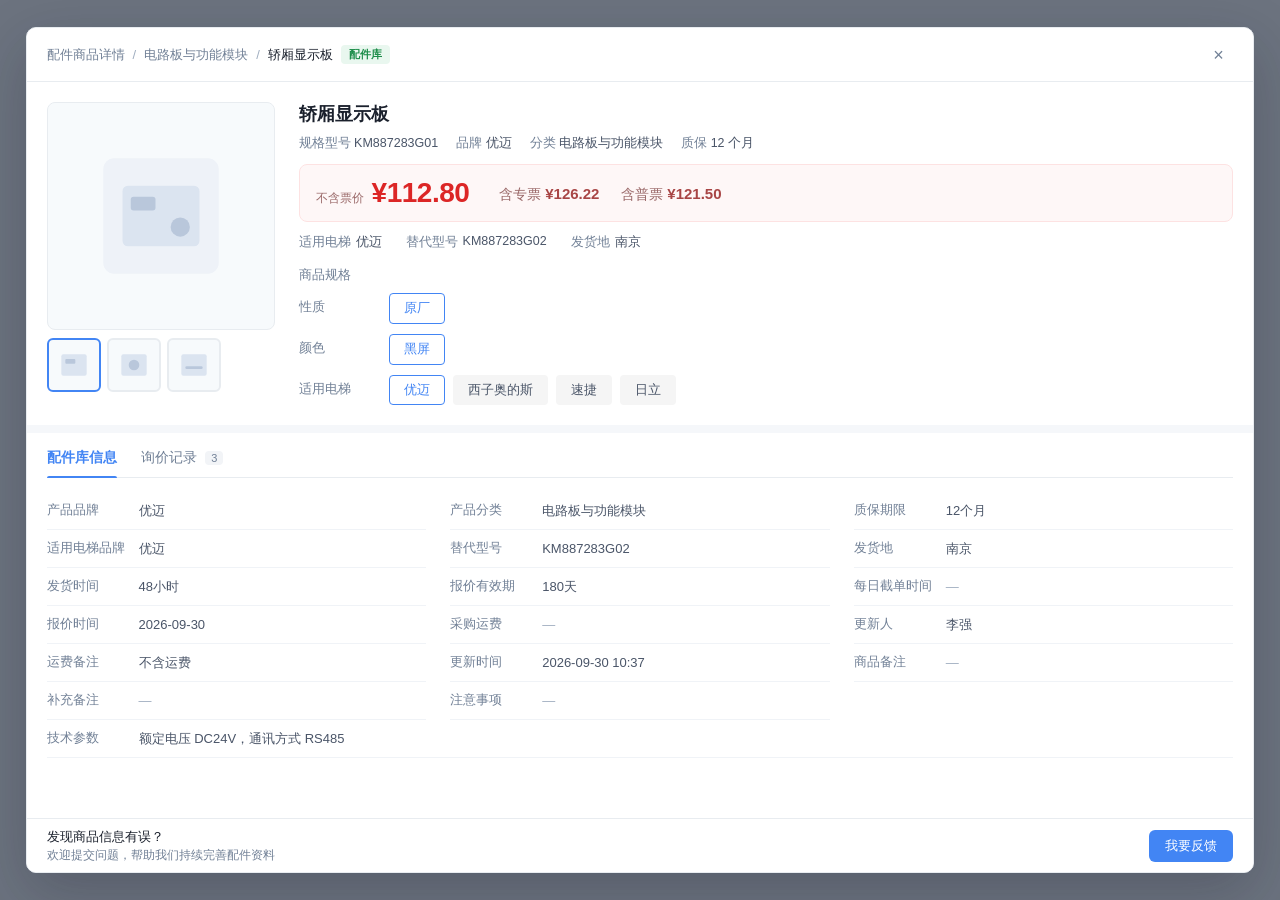
==== docs/prototype-sales-detail.html @ 72e687e8 "询价迁移脚本，销售页面中产品的详情页重新设计" ====
<!DOCTYPE html>
<html lang="zh-CN">
<head>
<meta charset="UTF-8">
<meta name="viewport" content="width=device-width, initial-scale=1.0">
<title>原型 - 配件商品详情（商城排版）</title>
<style>
    /* 变量与字体沿用 static/css/base.css，价格色沿用系统 --price-red */
    :root {
        --bg: #f5f7fa;
        --card-bg: #fff;
        --border: #e8ecf0;
        --text: #1a202c;
        --text-secondary: #4a5568;
        --text-light: #718096;
        --text-muted: #a0aec0;
        --accent: #4285f4;
        --accent-hover: #3367d6;
        --accent-soft: #eef4ff;
        --success: #34a853;
        --price-red: #dc2626;
        --shadow: 0 1px 4px rgba(0, 0, 0, .05);
    }
    * { box-sizing: border-box; }
    body {
        min-width: 1080px;
        min-height: 100vh;
        margin: 0;
        color: var(--text);
        background: var(--bg);
        font-family: 'PingFang SC', -apple-system, 'Segoe UI', 'Microsoft YaHei', sans-serif;
        font-size: 13px;
    }
    button { font: inherit; cursor: pointer; }
    h1 { margin: 0; }

    .thin-scroll { scrollbar-width: thin; scrollbar-color: #cfd6e0 transparent; }
    .thin-scroll::-webkit-scrollbar { width: 8px; height: 8px; }
    .thin-scroll::-webkit-scrollbar-thumb { background: #d0d0d0; border-radius: 4px; }
    .thin-scroll::-webkit-scrollbar-track { background: transparent; }

    /* ============ 弹窗骨架 ============ */
    .overlay {
        position: fixed; inset: 0; z-index: 5600;
        display: flex; align-items: center; justify-content: center;
        padding: 18px; background: rgba(17, 28, 45, .6);
    }
    .modal {
        width: min(1360px, 96vw); height: min(920px, 94vh);
        display: flex; flex-direction: column; overflow: hidden;
        border: 1px solid var(--border); border-radius: 10px; background: var(--card-bg);
        box-shadow: 0 20px 60px rgba(15, 23, 42, .24);
    }

    .modal-header {
        flex: 0 0 auto; min-height: 54px;
        display: flex; align-items: center; justify-content: space-between;
        padding: 0 20px; border-bottom: 1px solid var(--border); background: var(--card-bg);
    }
    .crumb { display: flex; align-items: center; gap: 8px; color: var(--text-light); font-size: 13px; }
    .crumb-sep { color: var(--text-muted); }
    .crumb-current { color: var(--text); font-weight: 500; }
    .badge-source {
        padding: 2px 8px; border-radius: 4px;
        background: #e9f7ef; color: #1e8e4b; font-size: 11px; font-weight: 600;
    }
    .icon-button {
        width: 30px; height: 30px; padding: 0; color: var(--text-light);
        border: 0; border-radius: 6px; background: transparent; font-size: 18px; line-height: 1;
    }
    .icon-button:hover { color: var(--text); background: #f2f4f7; }

    .modal-body { flex: 1; min-height: 0; overflow: auto; }

    /* ============ 商品头部 ============ */
    .product-head {
        display: flex; gap: 24px;
        padding: 20px; background: var(--card-bg);
        border-bottom: 8px solid var(--bg);
    }
    .product-gallery { flex: 0 0 228px; }
    .gallery-main {
        width: 228px; height: 228px;
        display: flex; align-items: center; justify-content: center;
        border: 1px solid var(--border); border-radius: 8px; background: #f7fafc;
    }
    .gallery-thumbs { display: flex; gap: 6px; margin-top: 8px; }
    .gallery-thumb {
        width: 54px; height: 54px;
        display: flex; align-items: center; justify-content: center;
        border: 2px solid var(--border); border-radius: 6px; background: #f7fafc;
        cursor: pointer;
    }
    .gallery-thumb.active { border-color: var(--accent); }

    .product-summary { flex: 1; min-width: 0; }
    .product-title { color: var(--text); font-size: 18px; font-weight: 600; line-height: 1.4; }
    .product-meta {
        display: flex; flex-wrap: wrap; gap: 4px 18px;
        margin: 8px 0 0; color: var(--text-light); font-size: 12.5px;
    }
    .product-meta b { color: var(--text-secondary); font-weight: 500; }

    .price-box {
        display: flex; align-items: flex-end; gap: 30px;
        margin-top: 12px; padding: 12px 16px;
        border: 1px solid #fde2e2; border-radius: 8px; background: #fef7f7;
    }
    .price-box-main { display: flex; align-items: baseline; gap: 8px; }
    .price-box-label { color: #9b6a6a; font-size: 12px; }
    .price-box-value { color: var(--price-red); font-size: 28px; font-weight: 700; letter-spacing: -.5px; }
    .price-box-extra {
        display: flex; flex-wrap: wrap; gap: 4px 22px;
        padding-bottom: 5px; color: #9b6a6a; font-size: 14px;
    }
    .price-box-extra b { color: #a84545; font-size: 15px; font-weight: 600; }

    .product-attrs {
        display: flex; flex-wrap: wrap; gap: 6px 24px;
        margin-top: 12px; color: var(--text-secondary); font-size: 12.5px;
    }
    .product-attrs div { display: flex; gap: 5px; }
    .product-attrs label { color: var(--text-light); }

    /* ============ 规格选择 ============ */
    .variant-picker { margin-top: 16px; }
    .variant-picker-head {
        margin-bottom: 9px; color: var(--text-light); font-size: 12.5px;
    }

    .spec-groups { display: flex; flex-direction: column; gap: 10px; }
    .spec-group { display: flex; align-items: flex-start; gap: 14px; }
    .spec-group-label {
        flex: 0 0 76px; padding-top: 6px;
        color: var(--text-light); font-size: 12.5px; line-height: 1.4;
    }
    .spec-options { flex: 1; min-width: 0; display: flex; flex-wrap: wrap; gap: 8px; }
    .spec-option {
        padding: 5px 14px;
        border: 1px solid transparent; border-radius: 4px;
        background: #f5f5f5; color: var(--text-secondary);
        font-size: 12.5px; line-height: 1.5;
        transition: border-color .15s, background .15s, color .15s;
    }
    .spec-option:hover { color: var(--accent); background: #eef4ff; }
    .spec-option.active {
        border-color: var(--accent); background: var(--card-bg);
        color: var(--accent); font-weight: 500;
    }

    /* ============ 标签页 ============ */
    .detail-tabs { padding: 16px 20px 24px; }
    .tab-nav { display: flex; gap: 24px; border-bottom: 1px solid var(--border); }
    .tab-link {
        position: relative; padding: 0 0 10px;
        border: 0; background: none; color: var(--text-light);
        font-size: 13.5px; font-weight: 500;
    }
    .tab-link::after {
        content: ""; position: absolute; right: 0; bottom: -1px; left: 0;
        height: 2px; border-radius: 2px 2px 0 0; background: transparent;
    }
    .tab-link:hover { color: var(--text-secondary); }
    .tab-link.active { color: var(--accent); font-weight: 600; }
    .tab-link.active::after { background: var(--accent); }
    .tab-link em {
        margin-left: 5px; padding: 1px 6px; border-radius: 4px;
        background: #f2f4f7; color: var(--text-light); font-size: 11px; font-style: normal; font-weight: 400;
    }
    .tab-link.active em { background: var(--accent-soft); color: var(--accent); }

    .tab-panel { padding-top: 14px; }
    .tab-panel[hidden] { display: none; }

    /* 询价记录：工具条 */
    .panel-bar {
        display: flex; align-items: center; justify-content: space-between; gap: 18px;
        padding: 10px 14px; margin-bottom: 12px;
        border: 1px solid var(--border); border-radius: 8px; background: var(--card-bg);
    }
    .panel-context { min-width: 0; display: flex; align-items: baseline; gap: 8px; }
    .panel-context label { flex: 0 0 auto; color: var(--text-light); font-size: 12px; }
    .panel-context span { color: var(--text); font-size: 13px; font-weight: 500; word-break: break-all; }
    .stat-strip { flex: 0 0 auto; display: flex; }
    .stat-strip > div {
        display: flex; flex-direction: column; gap: 2px;
        padding: 0 16px; border-left: 1px solid var(--border);
    }
    .stat-strip > div:first-child { border-left: 0; padding-left: 0; }
    .stat-strip > div:last-child { padding-right: 0; }
    .stat-strip label { color: var(--text-muted); font-size: 11px; }
    .stat-strip b { color: var(--text); font-size: 13px; font-weight: 600; white-space: nowrap; }
    .stat-strip .is-price b { color: var(--price-red); }

    /* 询价记录：卡片 */
    .quote-item {
        overflow: hidden; border: 1px solid var(--border); border-radius: 8px; background: var(--card-bg);
    }
    .quote-item + .quote-item { margin-top: 10px; }
    .quote-item:hover { border-color: #d8dee7; }
    .quote-head {
        display: flex; align-items: center; gap: 10px;
        padding: 9px 14px; background: #fafbfd; border-bottom: 1px solid var(--border);
    }
    .quote-date { color: var(--text-light); font-size: 12px; }
    .quote-title { color: var(--text); font-size: 13px; font-weight: 500; }
    .quote-qty {
        padding: 1px 6px; border-radius: 4px;
        background: var(--accent-soft); color: var(--accent); font-size: 11px;
    }
    .quote-price { margin-left: auto; color: var(--price-red); font-size: 15px; font-weight: 700; }

    .quote-meta {
        display: grid; grid-template-columns: repeat(3, minmax(0, 1fr));
        gap: 10px 26px; padding: 14px 16px;
    }
    .quote-meta > div { display: flex; gap: 8px; min-width: 0; font-size: 13px; line-height: 1.7; }
    .quote-meta > div.wide { grid-column: 1 / -1; }
    .quote-meta label { flex: 0 0 60px; color: var(--text-light); }
    .quote-meta span { flex: 1; color: var(--text); word-break: break-all; }

    .quote-chats { padding: 10px 14px 12px; border-top: 1px dashed var(--border); background: #fafbfd; }
    .quote-chats-head {
        display: flex; align-items: center; gap: 6px;
        margin-bottom: 8px; color: var(--text-secondary); font-size: 12px; font-weight: 500;
    }
    .quote-chats-head em {
        padding: 0 6px; border-radius: 4px;
        background: #eef1f5; color: var(--text-light); font-size: 11px; font-style: normal; font-weight: 400;
    }
    .chat-item {
        padding: 7px 10px; border-radius: 6px;
        background: var(--card-bg); border: 1px solid #eef1f5;
    }
    .chat-item + .chat-item { margin-top: 6px; }
    .chat-head {
        display: flex; align-items: baseline; justify-content: space-between; gap: 8px;
        color: var(--text-muted); font-size: 12px;
    }
    .chat-head b { color: var(--text); font-size: 12.5px; font-weight: 500; }
    .chat-text { margin-top: 3px; color: var(--text-secondary); font-size: 13px; line-height: 1.7; word-break: break-all; }
    .chat-empty { color: var(--text-muted); font-size: 12px; }

    .panel-empty { padding: 48px 20px; text-align: center; color: var(--text-light); font-size: 13px; line-height: 1.9; }
    .panel-empty b { display: block; margin-bottom: 4px; color: var(--text-secondary); font-size: 13.5px; font-weight: 500; }

    /* 配件库信息 */
    .info-table { display: grid; grid-template-columns: repeat(3, minmax(0, 1fr)); gap: 0 24px; }
    .info-row {
        display: grid; grid-template-columns: 92px minmax(0, 1fr); align-items: center;
        min-height: 38px; border-bottom: 1px solid #f0f3f7;
    }
    .info-row.full { grid-column: 1 / -1; }
    .info-row label { color: var(--text-light); font-size: 12.5px; }
    .info-row span { color: var(--text-secondary); font-size: 13px; line-height: 1.5; }
    .info-row .is-empty { color: var(--text-muted); }

    /* ============ 底部 ============ */
    .modal-footer {
        flex: 0 0 auto; min-height: 54px;
        display: flex; align-items: center; justify-content: space-between; gap: 20px;
        padding: 0 20px; border-top: 1px solid var(--border); background: var(--card-bg);
    }
    .footer-tip { display: flex; flex-direction: column; gap: 1px; }
    .footer-tip strong { color: var(--text); font-size: 13px; font-weight: 500; }
    .footer-tip span { color: var(--text-light); font-size: 12px; }
    .button-primary {
        padding: 7px 16px; border: 0; border-radius: 6px;
        background: var(--accent); color: #fff; font-size: 13px; font-weight: 500;
    }
    .button-primary:hover { background: var(--accent-hover); }
</style>
</head>
<body>

<div class="overlay">
    <div class="modal">

        <header class="modal-header">
            <div class="crumb">
                <span>配件商品详情</span>
                <span class="crumb-sep">/</span>
                <span>电路板与功能模块</span>
                <span class="crumb-sep">/</span>
                <span class="crumb-current">轿厢显示板</span>
                <span class="badge-source">配件库</span>
            </div>
            <button class="icon-button" title="关闭">×</button>
        </header>

        <div class="modal-body thin-scroll">
            <section class="product-head">
                <div class="product-gallery">
                    <div class="gallery-main">
                        <svg width="132" height="132" viewBox="0 0 96 96" role="img" aria-label="产品图片占位">
                            <rect x="6" y="6" width="84" height="84" rx="8" fill="#eef2f8"/>
                            <rect x="20" y="26" width="56" height="44" rx="4" fill="#dbe4f0"/>
                            <rect x="26" y="34" width="18" height="10" rx="2" fill="#b9c7db"/>
                            <circle cx="62" cy="56" r="7" fill="#b9c7db"/>
                        </svg>
                    </div>
                    <div class="gallery-thumbs">
                        <div class="gallery-thumb active">
                            <svg width="32" height="32" viewBox="0 0 96 96"><rect x="10" y="16" width="76" height="64" rx="6" fill="#dbe4f0"/><rect x="22" y="30" width="30" height="14" rx="3" fill="#b9c7db"/></svg>
                        </div>
                        <div class="gallery-thumb">
                            <svg width="32" height="32" viewBox="0 0 96 96"><rect x="10" y="16" width="76" height="64" rx="6" fill="#dbe4f0"/><circle cx="48" cy="48" r="16" fill="#b9c7db"/></svg>
                        </div>
                        <div class="gallery-thumb">
                            <svg width="32" height="32" viewBox="0 0 96 96"><rect x="10" y="16" width="76" height="64" rx="6" fill="#dbe4f0"/><rect x="22" y="52" width="52" height="8" rx="4" fill="#b9c7db"/></svg>
                        </div>
                    </div>
                </div>

                <div class="product-summary">
                    <h1 class="product-title">轿厢显示板</h1>
                    <p class="product-meta">
                        <span>规格型号 <b>KM887283G01</b></span>
                        <span>品牌 <b>优迈</b></span>
                        <span>分类 <b>电路板与功能模块</b></span>
                        <span>质保 <b>12 个月</b></span>
                    </p>

                    <div class="price-box">
                        <div class="price-box-main">
                            <span class="price-box-label">不含票价</span>
                            <strong class="price-box-value" id="heroPrice">¥112.80</strong>
                        </div>
                        <div class="price-box-extra">
                            <span>含专票 <b id="heroSpecial">¥126.22</b></span>
                            <span>含普票 <b id="heroCommon">¥121.50</b></span>
                        </div>
                    </div>

                    <div class="product-attrs">
                        <div><label>适用电梯</label><span id="heroElevator">优迈</span></div>
                        <div><label>替代型号</label><span>KM887283G02</span></div>
                        <div><label>发货地</label><span id="heroOrigin">南京</span></div>
                    </div>

                    <div class="variant-picker">
                        <div class="variant-picker-head">商品规格</div>
                        <div class="spec-groups" id="skuGrid"></div>
                    </div>
                </div>
            </section>

            <section class="detail-tabs">
                <nav class="tab-nav" id="tabNav">
                    <button class="tab-link active" data-tab="info">配件库信息</button>
                    <button class="tab-link" data-tab="q">询价记录 <em id="tabQCount">0</em></button>
                </nav>

                <div class="tab-panel" data-panel="q" hidden>
                    <div class="panel-bar">
                        <div class="panel-context">
                            <label>当前规格</label>
                            <span id="qSku">—</span>
                        </div>
                        <div class="stat-strip" id="qSummary" hidden>
                            <div class="is-price"><label>最近报价</label><b id="qLatest">—</b></div>
                            <div><label>报价区间</label><b id="qRange">—</b></div>
                            <div><label>询价次数</label><b id="qTimes">—</b></div>
                        </div>
                    </div>
                    <div class="quote-list" id="qList"></div>
                </div>

                <div class="tab-panel" data-panel="info">
                    <div class="info-table">
                        <div class="info-row"><label>产品品牌</label><span>优迈</span></div>
                        <div class="info-row"><label>产品分类</label><span>电路板与功能模块</span></div>
                        <div class="info-row"><label>质保期限</label><span>12个月</span></div>

                        <div class="info-row"><label>适用电梯品牌</label><span>优迈</span></div>
                        <div class="info-row"><label>替代型号</label><span>KM887283G02</span></div>
                        <div class="info-row"><label>发货地</label><span>南京</span></div>

                        <div class="info-row"><label>发货时间</label><span>48小时</span></div>
                        <div class="info-row"><label>报价有效期</label><span>180天</span></div>
                        <div class="info-row"><label>每日截单时间</label><span class="is-empty">—</span></div>

                        <div class="info-row"><label>报价时间</label><span>2026-09-30</span></div>
                        <div class="info-row"><label>采购运费</label><span class="is-empty">—</span></div>
                        <div class="info-row"><label>更新人</label><span>李强</span></div>

                        <div class="info-row"><label>运费备注</label><span>不含运费</span></div>
                        <div class="info-row"><label>更新时间</label><span>2026-09-30 10:37</span></div>
                        <div class="info-row"><label>商品备注</label><span class="is-empty">—</span></div>

                        <div class="info-row"><label>补充备注</label><span class="is-empty">—</span></div>
                        <div class="info-row"><label>注意事项</label><span class="is-empty">—</span></div>

                        <div class="info-row full"><label>技术参数</label><span>额定电压 DC24V，通讯方式 RS485</span></div>
                    </div>
                </div>
            </section>
        </div>

        <footer class="modal-footer">
            <div class="footer-tip">
                <strong>发现商品信息有误？</strong>
                <span>欢迎提交问题，帮助我们持续完善配件资料</span>
            </div>
            <button class="button-primary">我要反馈</button>
        </footer>

    </div>
</div>

<script>
    // 纯原型假数据：按规格组合分组，每条询价带完整信息和沟通记录
    const SKU_DATA = {
        s1: {
            label: '性质：原厂；颜色：黑屏；适用电梯：优迈',
            noTax: '¥112.80', special: '¥126.22', common: '¥121.50',
            freight: '¥12.00', origin: '南京', elevator: '优迈',
            items: [
                {
                    date: '2026-10-28', price: '¥118.00', qty: '2 件',
                    name: '显示板', spec: 'KM887283G01 黑屏', eleType: 'KM887283G01', brand: '优迈',
                    customer: '南京地铁 3 号线维保', sales: '王芳',
                    inquiryTime: '2026-10-28 09:20', quoteTime: '2026-10-28 16:20',
                    freight: '¥12.00', matchedBy: '张伟', matchedAt: '2026-10-29 09:12',
                    chats: [
                        { who: '王芳', time: '10-27 14:20', text: '客户要现货，周三前能发出来吗？屏是黑底白字的那版。' },
                        { who: '李强', time: '10-27 10:05', text: '已联系优迈厂家，有货，走顺丰，运费 12 元。' }
                    ]
                },
                {
                    date: '2026-10-21', price: '¥122.50', qty: '1 件',
                    name: '轿厢显示板', spec: 'KM887283G01 黑屏', eleType: 'KM887283G01', brand: '优迈',
                    customer: '苏州恒达电梯工程', sales: '李强',
                    inquiryTime: '2026-10-21 11:40', quoteTime: '2026-10-21 17:05',
                    freight: '¥0.00', matchedBy: '张伟', matchedAt: '2026-10-22 16:40',
                    chats: [
                        { who: '李强', time: '10-21 15:30', text: '这家之前买过同款，按老价格报的，包邮。' }
                    ]
                },
                {
                    date: '2026-09-14', price: '¥115.00', qty: '4 件',
                    name: '显示板', spec: 'KM887283', eleType: 'KM887283', brand: '优迈',
                    customer: '杭州西奥维保中心', sales: '张敏',
                    inquiryTime: '2026-09-14 08:50', quoteTime: '2026-09-14 14:10',
                    freight: '¥18.00', matchedBy: '陈磊', matchedAt: '2026-09-15 10:05',
                    chats: []
                }
            ]
        },
        s2: {
            label: '性质：原厂；适用电梯：西子奥的斯；颜色：黑屏',
            noTax: '¥182.50', special: '¥204.00', common: '¥196.80',
            freight: '¥0.00', origin: '宁波', elevator: '西子奥的斯',
            items: [
                {
                    date: '2026-10-17', price: '¥204.00', qty: '1 件',
                    name: '显示板', spec: 'XAA23580A1', eleType: 'XAA23580A1', brand: '西子奥的斯',
                    customer: '宁波奥的斯服务商', sales: '陈磊',
                    inquiryTime: '2026-10-17 10:15', quoteTime: '2026-10-17 15:40',
                    freight: '¥0.00', matchedBy: '陈磊', matchedAt: '2026-10-18 14:22',
                    chats: [
                        { who: '陈磊', time: '10-17 11:02', text: '确认是原厂件，客户要开发票。' }
                    ]
                }
            ]
        },
        s3: {
            label: '性质：原厂；适用电梯：速捷；颜色：黑屏',
            noTax: '¥115.00', special: '¥128.50', common: '¥123.90',
            freight: '¥12.00', origin: '南京', elevator: '速捷',
            items: []
        },
        s4: {
            label: '性质：原厂；颜色：黑屏；适用电梯：日立',
            noTax: '¥118.00', special: '¥132.00', common: '¥127.20',
            freight: '¥12.00', origin: '南京', elevator: '日立',
            items: []
        }
    };

    const els = {
        price: document.getElementById('heroPrice'),
        special: document.getElementById('heroSpecial'),
        common: document.getElementById('heroCommon'),
        elevator: document.getElementById('heroElevator'),
        origin: document.getElementById('heroOrigin'),
        grid: document.getElementById('skuGrid'),
        qSku: document.getElementById('qSku'),
        qSummary: document.getElementById('qSummary'),
        qLatest: document.getElementById('qLatest'),
        qRange: document.getElementById('qRange'),
        qTimes: document.getElementById('qTimes'),
        qList: document.getElementById('qList'),
        tabQCount: document.getElementById('tabQCount')
    };

    const money = value => parseFloat(String(value).replace(/[^\d.]/g, '')) || 0;
    const escapeHtml = value => String(value ?? '')
        .replaceAll('&', '&amp;').replaceAll('<', '&lt;').replaceAll('>', '&gt;');

    // 「性质：原厂；颜色：黑屏」→「原厂 黑屏」，只保留规格值
    const specValues = label => String(label || '')
        .split('；')
        .map(part => {
            const index = part.indexOf('：');
            return (index < 0 ? part : part.slice(index + 1)).trim();
        })
        .filter(Boolean)
        .join(' ');

    let activeSku = Object.keys(SKU_DATA)[0];

    // 「性质：原厂；颜色：黑屏」→ [{ key: '性质', value: '原厂' }, ...]
    const parseSpecs = label => String(label || '')
        .split('；')
        .map(part => {
            const index = part.indexOf('：');
            return index < 0
                ? null
                : { key: part.slice(0, index).trim(), value: part.slice(index + 1).trim() };
        })
        .filter(Boolean);

    // 所有规格组合按属性维度归并，得到 性质 / 颜色 / 适用电梯 等分组
    function buildDimensions() {
        const dims = new Map();
        Object.values(SKU_DATA).forEach(sku => {
            parseSpecs(sku.label).forEach(({ key, value }) => {
                if (!dims.has(key)) dims.set(key, []);
                const values = dims.get(key);
                if (!values.includes(value)) values.push(value);
            });
        });
        return [...dims.entries()];
    }

    function renderSkuGrid() {
        const activeSpecs = parseSpecs(SKU_DATA[activeSku].label);
        els.grid.innerHTML = buildDimensions().map(([key, values]) => `
            <div class="spec-group">
                <span class="spec-group-label">${escapeHtml(key)}</span>
                <div class="spec-options">
                    ${values.map(value => {
                        const on = activeSpecs.some(spec => spec.key === key && spec.value === value);
                        return `<button type="button" class="spec-option${on ? ' active' : ''}" data-key="${escapeHtml(key)}" data-value="${escapeHtml(value)}">${escapeHtml(value)}</button>`;
                    }).join('')}
                </div>
            </div>
        `).join('');
    }

    function renderHero() {
        const sku = SKU_DATA[activeSku];
        els.price.textContent = sku.noTax;
        els.special.textContent = sku.special;
        els.common.textContent = sku.common;
        els.elevator.textContent = sku.elevator;
        els.origin.textContent = sku.origin;
    }

    function renderQuoteCard(item) {
        const meta = [
            ['客户', item.customer],
            ['销售', item.sales],
            ['数量', item.qty],
            ['询价时间', item.inquiryTime],
            ['报价时间', item.quoteTime],
            ['运费', item.freight],
            ['规格型号', item.spec],
            ['产品型号', item.eleType],
            ['品牌', item.brand],
            ['关联', item.matchedBy + ' · ' + item.matchedAt, 'wide']
        ].map(([label, value, extra]) => `
            <div${extra ? ` class="${extra}"` : ''}><label>${label}</label><span>${escapeHtml(value || '—')}</span></div>
        `).join('');

        const chats = item.chats.length
            ? item.chats.map(chat => `
                <div class="chat-item">
                    <div class="chat-head"><b>${escapeHtml(chat.who)}</b><span>${escapeHtml(chat.time)}</span></div>
                    <div class="chat-text">${escapeHtml(chat.text)}</div>
                </div>
            `).join('')
            : '<div class="chat-empty">这笔询价没有沟通记录</div>';

        return `
            <div class="quote-item">
                <div class="quote-head">
                    <span class="quote-date">${item.date}</span>
                    <span class="quote-title">${escapeHtml(item.name)}</span>
                    <span class="quote-qty">${escapeHtml(item.qty)}</span>
                    <span class="quote-price">${item.price}</span>
                </div>
                <div class="quote-meta">${meta}</div>
                <div class="quote-chats">
                    <div class="quote-chats-head">沟通记录 <em>${item.chats.length} 条</em></div>
                    ${chats}
                </div>
            </div>
        `;
    }

    function renderQuotePanel() {
        const sku = SKU_DATA[activeSku];
        els.tabQCount.textContent = sku.items.length ? sku.items.length : '0';
        els.qSku.textContent = specValues(sku.label);

        if (!sku.items.length) {
            els.qSummary.hidden = true;
            els.qList.innerHTML = '<div class="panel-empty"><b>该规格组合还没有历史询价</b>在询价匹配页选中本规格保存后，这里会自动出现对应的询价</div>';
            return;
        }

        const prices = sku.items.map(item => money(item.price));
        const min = Math.min(...prices);
        const max = Math.max(...prices);
        els.qLatest.textContent = sku.items[0].price;
        els.qRange.textContent = min === max ? sku.items[0].price : `¥${min.toFixed(2)} ~ ¥${max.toFixed(2)}`;
        els.qTimes.textContent = sku.items.length + ' 次';
        els.qSummary.hidden = false;
        els.qList.innerHTML = sku.items.map(renderQuoteCard).join('');
    }

    function selectSku(key) {
        if (!SKU_DATA[key]) return;
        activeSku = key;
        renderSkuGrid();
        renderHero();
        renderQuotePanel();
    }

    els.grid.addEventListener('click', event => {
        const option = event.target.closest('.spec-option');
        if (!option) return;
        const { key, value } = option.dataset;
        // 点某个属性值，切到包含该值的规格组合
        const matched = Object.keys(SKU_DATA).find(skuKey =>
            parseSpecs(SKU_DATA[skuKey].label).some(spec => spec.key === key && spec.value === value)
        );
        if (matched) selectSku(matched);
    });

    document.getElementById('tabNav').addEventListener('click', event => {
        const button = event.target.closest('.tab-link');
        if (!button) return;
        document.querySelectorAll('.tab-link').forEach(btn => btn.classList.toggle('active', btn === button));
        document.querySelectorAll('.tab-panel').forEach(panel => {
            panel.hidden = panel.dataset.panel !== button.dataset.tab;
        });
    });

    renderSkuGrid();
    renderHero();
    renderQuotePanel();
</script>
</body>
</html>
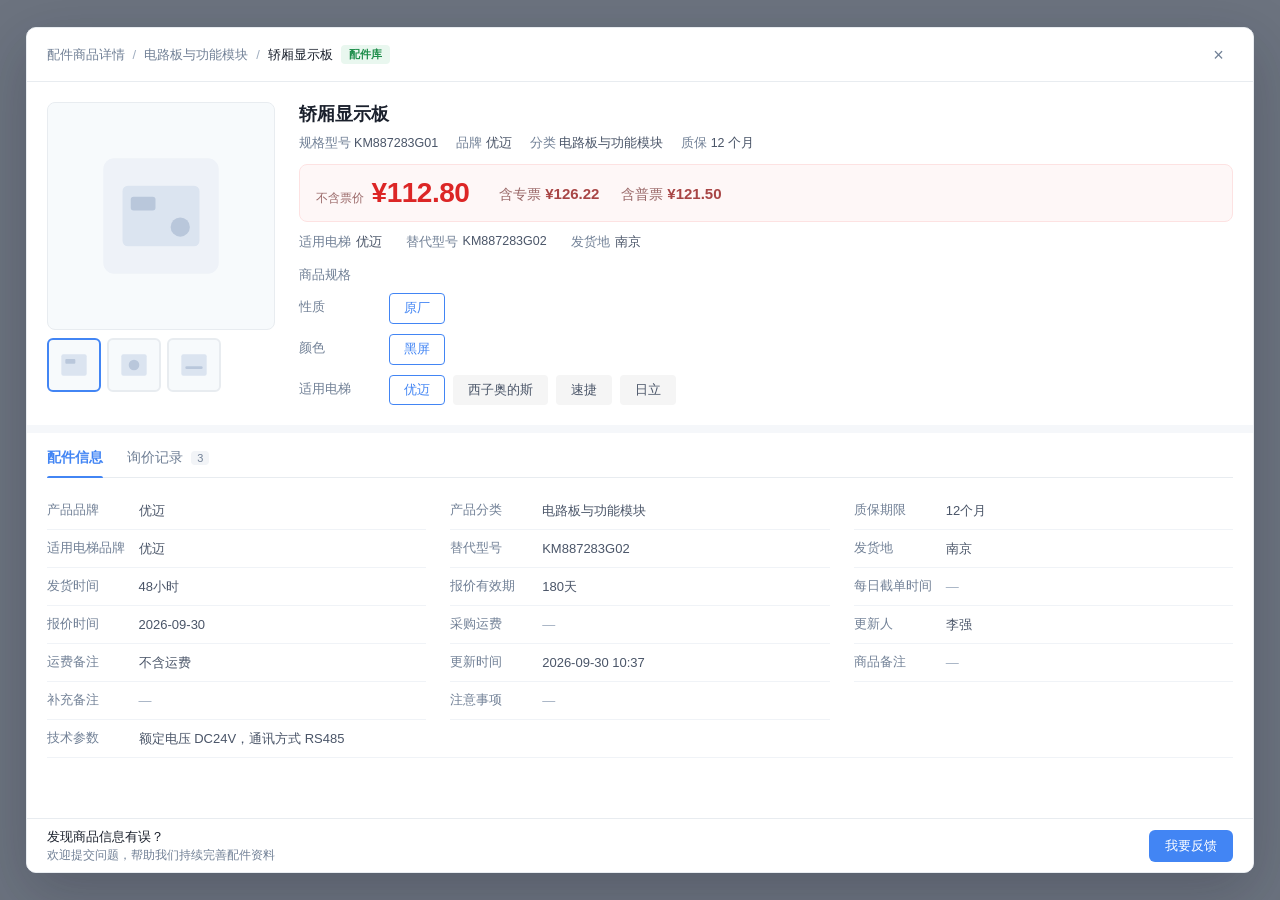
==== commit 09c802c9: "销售详情页信息区排版优化与询价引导条改版 - 配件信息字段统一标签左、值右，标签退后、值加重、空值淡出 - 备注类字段并入三列网格，不再各占整行，三列分布均匀 - 询价引导条改为图标+主副文案+按钮，" ====
--- a/docs/prototype-sales-detail.html
+++ b/docs/prototype-sales-detail.html
@@ -244,7 +244,7 @@
     .panel-empty { padding: 48px 20px; text-align: center; color: var(--text-light); font-size: 13px; line-height: 1.9; }
     .panel-empty b { display: block; margin-bottom: 4px; color: var(--text-secondary); font-size: 13.5px; font-weight: 500; }
 
-    /* 配件库信息 */
+    /* 配件信息 */
     .info-table { display: grid; grid-template-columns: repeat(3, minmax(0, 1fr)); gap: 0 24px; }
     .info-row {
         display: grid; grid-template-columns: 92px minmax(0, 1fr); align-items: center;
@@ -347,7 +347,7 @@
 
             <section class="detail-tabs">
                 <nav class="tab-nav" id="tabNav">
-                    <button class="tab-link active" data-tab="info">配件库信息</button>
+                    <button class="tab-link active" data-tab="info">配件信息</button>
                     <button class="tab-link" data-tab="q">询价记录 <em id="tabQCount">0</em></button>
                 </nav>
 
